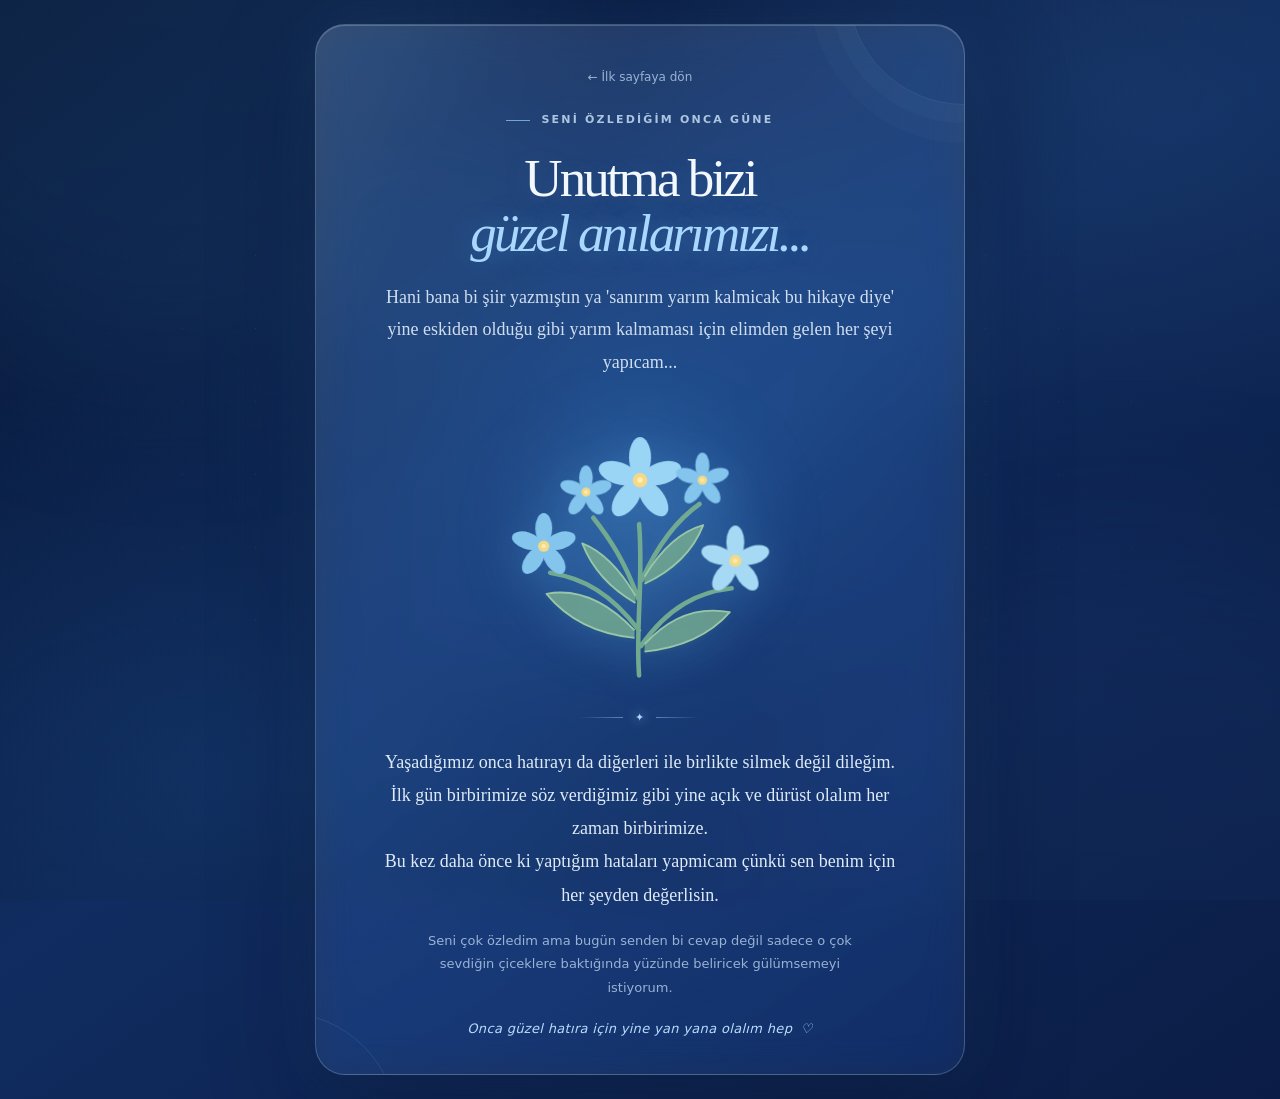
==== flower.html @ b39a2c1c "Add files via upload" ====
<!doctype html>
<html lang="tr">
<head>
  <meta charset="utf-8">
  <meta name="viewport" content="width=device-width, initial-scale=1">
  <meta name="theme-color" content="#0b2250">
  <meta name="description" content="Unutma beni çiçekleriyle, birlikte yeni bir sayfa için küçük bir not.">
  <title>Aşığım sanaaa</title>
  <link rel="stylesheet" href="style.css?v=2">
  <script src="script.js" defer></script>
  <link rel="shortcut icon" href="favicon.png" type="image/x-icon">
</head>
<body>
  <div class="sky" aria-hidden="true">
    <div class="aurora aurora-one"></div>
    <div class="aurora aurora-two"></div>
    <div class="stars"></div>
    <div class="heart-field" id="heart-field"></div>
  </div>

  <main class="scene garden-scene">
    <article class="message garden-card">
      <div class="glass-shine" aria-hidden="true"></div>
      <div class="message-content garden-content">
        <a class="back-link" href="index.html">← İlk sayfaya dön</a>
        <p class="eyebrow"><span class="eyebrow-line"></span> SENİ ÖZLEDİĞİM ONCA GÜNE</p>

        <h1 class="garden-title">Unutma bizi<br><em>güzel anılarımızı...</em></h1>
        <p class="garden-poem">
          Hani bana bi şiir yazmıştın ya 'sanırım yarım kalmicak bu hikaye diye' yine eskiden olduğu gibi yarım kalmaması için elimden gelen her şeyi yapıcam...
        </p>

        <div class="bouquet" role="img" aria-label="Mavi unutma beni çiçeklerinden küçük bir buket">
          <svg viewBox="0 0 360 340" fill="none" xmlns="http://www.w3.org/2000/svg">
            <path class="stem" d="M179 319C175 266 184 215 179 154M179 270C148 229 118 213 82 207M181 287C211 244 244 228 280 224M178 235C164 196 148 171 129 147M182 215C201 173 222 148 245 132" stroke="#72A991" stroke-width="5" stroke-linecap="round"/>
            <path class="leaf" d="M174 270C142 236 111 224 78 230C101 258 133 274 174 278M185 285C215 252 246 244 278 250C256 275 225 289 185 293M175 232C158 203 140 184 117 175C128 203 147 224 175 240M185 211C204 180 224 162 249 155C238 183 217 204 185 219" fill="#79AE91" fill-opacity=".8" stroke="#9AC6A8" stroke-width="2" stroke-linejoin="round"/>

            <g class="bloom bloom-one" transform="translate(180 106)">
              <g class="flower-head">
                <ellipse cy="-25" rx="12" ry="22" fill="#9BD5F5"/>
                <ellipse cy="-25" rx="12" ry="22" fill="#9BD5F5" transform="rotate(72)"/>
                <ellipse cy="-25" rx="12" ry="22" fill="#9BD5F5" transform="rotate(144)"/>
                <ellipse cy="-25" rx="12" ry="22" fill="#9BD5F5" transform="rotate(216)"/>
                <ellipse cy="-25" rx="12" ry="22" fill="#9BD5F5" transform="rotate(288)"/>
                <circle r="8" fill="#F5D986"/>
                <circle r="3" fill="#FFF0B2"/>
              </g>
            </g>
            <g class="bloom bloom-two" transform="translate(75 178) scale(.77)">
              <g class="flower-head">
                <ellipse cy="-25" rx="12" ry="22" fill="#83C5ED"/>
                <ellipse cy="-25" rx="12" ry="22" fill="#83C5ED" transform="rotate(72)"/>
                <ellipse cy="-25" rx="12" ry="22" fill="#83C5ED" transform="rotate(144)"/>
                <ellipse cy="-25" rx="12" ry="22" fill="#83C5ED" transform="rotate(216)"/>
                <ellipse cy="-25" rx="12" ry="22" fill="#83C5ED" transform="rotate(288)"/>
                <circle r="8" fill="#F5D986"/>
                <circle r="3" fill="#FFF0B2"/>
              </g>
            </g>
            <g class="bloom bloom-three" transform="translate(284 194) scale(.82)">
              <g class="flower-head">
                <ellipse cy="-25" rx="12" ry="22" fill="#A5D9F4"/>
                <ellipse cy="-25" rx="12" ry="22" fill="#A5D9F4" transform="rotate(72)"/>
                <ellipse cy="-25" rx="12" ry="22" fill="#A5D9F4" transform="rotate(144)"/>
                <ellipse cy="-25" rx="12" ry="22" fill="#A5D9F4" transform="rotate(216)"/>
                <ellipse cy="-25" rx="12" ry="22" fill="#A5D9F4" transform="rotate(288)"/>
                <circle r="8" fill="#F5D986"/>
                <circle r="3" fill="#FFF0B2"/>
              </g>
            </g>
            <g class="bloom bloom-four" transform="translate(121 119) scale(.62)">
              <g class="flower-head">
                <ellipse cy="-25" rx="12" ry="22" fill="#83C5ED"/>
                <ellipse cy="-25" rx="12" ry="22" fill="#83C5ED" transform="rotate(72)"/>
                <ellipse cy="-25" rx="12" ry="22" fill="#83C5ED" transform="rotate(144)"/>
                <ellipse cy="-25" rx="12" ry="22" fill="#83C5ED" transform="rotate(216)"/>
                <ellipse cy="-25" rx="12" ry="22" fill="#83C5ED" transform="rotate(288)"/>
                <circle r="8" fill="#F5D986"/>
                <circle r="3" fill="#FFF0B2"/>
              </g>
            </g>
            <g class="bloom bloom-five" transform="translate(248 106) scale(.64)">
              <g class="flower-head">
                <ellipse cy="-25" rx="12" ry="22" fill="#83C5ED"/>
                <ellipse cy="-25" rx="12" ry="22" fill="#83C5ED" transform="rotate(72)"/>
                <ellipse cy="-25" rx="12" ry="22" fill="#83C5ED" transform="rotate(144)"/>
                <ellipse cy="-25" rx="12" ry="22" fill="#83C5ED" transform="rotate(216)"/>
                <ellipse cy="-25" rx="12" ry="22" fill="#83C5ED" transform="rotate(288)"/>
                <circle r="8" fill="#F5D986"/>
                <circle r="3" fill="#FFF0B2"/>
              </g>
            </g>
          </svg>
          <span class="bouquet-glow" aria-hidden="true"></span>
        </div>

        <div class="divider" aria-hidden="true"><span></span><i>✦</i><span></span></div>

        <p class="garden-note">
          Yaşadığımız onca hatırayı da diğerleri ile birlikte silmek değil dileğim.<br class="desktop-break">
          İlk gün birbirimize söz verdiğimiz gibi yine açık ve dürüst olalım her zaman birbirimize.<br class="desktop-break">
          Bu kez daha önce ki yaptığım hataları yapmicam çünkü sen benim için her şeyden değerlisin.
        </p>
        <p class="garden-signoff">
          Seni çok özledim ama bugün senden bi cevap değil sadece o çok sevdiğin çiceklere baktığında yüzünde beliricek gülümsemeyi istiyorum.
        </p>
        <p class="garden-end">Onca güzel hatıra için yine yan yana olalım hep <span aria-hidden="true">♡</span></p>
      </div>
    </article>
  </main>
</body>
</html>
---- style.css ----
:root {
  color-scheme: dark;
  --white: #f2f8ff;
  --ice: #c8e7ff;
  --soft-blue: #94c9f5;
}

* { box-sizing: border-box; }

html { min-width: 320px; min-height: 100%; background: #091a3c; }

body {
  position: relative;
  display: grid;
  min-width: 320px;
  min-height: 100vh;
  min-height: 100svh;
  margin: 0;
  overflow-x: hidden;
  place-items: center;
  color: var(--white);
  background: linear-gradient(145deg, #081735 0%, #102c60 48%, #0b1d46 100%);
  font-family: ui-serif, Georgia, "Times New Roman", serif;
}

.sky { position: fixed; inset: 0; }

.sky {
  z-index: 0;
  isolation: isolate;
  overflow: hidden;
  background:
    radial-gradient(ellipse at 50% 45%, rgba(49, 126, 201, .27), transparent 48%),
    radial-gradient(ellipse at 15% 85%, rgba(38, 106, 180, .22), transparent 38%),
    radial-gradient(ellipse at 88% 10%, rgba(78, 143, 208, .15), transparent 34%);
  pointer-events: none;
}

.sky::after {
  position: absolute;
  z-index: 0;
  inset: 0;
  background: linear-gradient(180deg, rgba(5,15,38,.08), rgba(4,13,34,.22));
  content: "";
}

.aurora {
  position: absolute;
  width: min(70vw, 720px);
  aspect-ratio: 1;
  border-radius: 50%;
  background: rgba(65, 151, 223, .12);
  filter: blur(80px);
  animation: aurora-drift 18s ease-in-out infinite alternate;
}

.aurora-one { top: -38%; left: -15%; }
.aurora-two {
  right: -20%;
  bottom: -50%;
  width: min(80vw, 820px);
  background: rgba(63, 116, 211, .12);
  animation-delay: -8s;
}

.stars {
  position: absolute;
  inset: 0;
  opacity: .34;
  background-image: radial-gradient(rgba(202, 230, 255, .75) .7px, transparent .9px);
  background-size: 73px 73px;
  mask-image: radial-gradient(ellipse at center, black, transparent 78%);
}

.heart-field { position: absolute; z-index: 1; inset: 0; overflow: hidden; }

.floating-heart {
  position: absolute;
  bottom: -70px;
  left: var(--x);
  color: rgba(133, 202, 255, var(--alpha));
  font: 400 var(--size)/1 ui-sans-serif, system-ui, sans-serif;
  text-shadow: 0 0 12px rgba(108, 193, 255, .65), 0 0 32px rgba(79, 160, 237, .52);
  animation: rise var(--duration) linear var(--delay) infinite;
}

.scene {
  z-index: 1;
  display: grid;
  position: relative;
  inset: auto;
  width: 100%;
  min-height: 100vh;
  min-height: 100svh;
  padding: 36px 20px 26px;
  place-content: center;
  justify-items: center;
}

.message {
  position: relative;
  isolation: isolate;
  width: min(100%, 560px);
  overflow: hidden;
  border: 1px solid rgba(206, 235, 255, .22);
  border-radius: 30px;
  background: linear-gradient(145deg, rgba(221, 241, 255, .15), rgba(175, 215, 248, .065));
  box-shadow:
    0 32px 100px rgba(1, 10, 32, .38),
    0 0 70px rgba(97, 174, 240, .12),
    inset 0 1px 0 rgba(255, 255, 255, .2);
  -webkit-backdrop-filter: blur(18px) saturate(135%);
  backdrop-filter: blur(18px) saturate(135%);
  animation: card-arrive 1.1s cubic-bezier(.2,.8,.2,1) both;
}

.message::before, .message::after {
  position: absolute;
  z-index: -1;
  width: 230px;
  aspect-ratio: 1;
  border: 1px solid rgba(181, 223, 255, .1);
  border-radius: 50%;
  content: "";
  pointer-events: none;
}

.message::before { top: -152px; right: -116px; box-shadow: 0 0 0 18px rgba(181,223,255,.025), 0 0 0 38px rgba(181,223,255,.02); }
.message::after { bottom: -170px; left: -150px; }

.glass-shine {
  position: absolute;
  top: -70%;
  left: -60%;
  width: 50%;
  height: 240%;
  transform: rotate(24deg);
  background: linear-gradient(90deg, transparent, rgba(255,255,255,.045), transparent);
  animation: glass-sweep 9s ease-in-out 1.2s infinite;
  pointer-events: none;
}

.message-content {
  position: relative;
  padding: clamp(36px, 8vw, 65px) clamp(27px, 8vw, 62px) 34px;
  text-align: center;
}

.eyebrow {
  display: flex;
  align-items: center;
  justify-content: center;
  gap: 11px;
  margin: 0 0 22px;
  color: rgba(213, 236, 255, .78);
  font: 600 11px/1.5 ui-sans-serif, system-ui, sans-serif;
  letter-spacing: .2em;
  text-transform: uppercase;
}

.eyebrow-line { width: 24px; height: 1px; background: rgba(155, 207, 248, .7); }

.heart-mark {
  display: grid;
  place-items: center;
  width: 78px;
  height: 78px;
  margin: 0 auto 22px;
  border: 1px solid rgba(177, 224, 255, .22);
  border-radius: 50%;
  background: radial-gradient(circle, rgba(130, 196, 249, .16), rgba(148, 200, 244, .035) 70%);
  box-shadow: 0 0 34px rgba(105, 186, 247, .14), inset 0 0 20px rgba(171, 219, 255, .07);
  animation: heart-breathe 4s ease-in-out infinite;
}

.heart-mark svg { display: block; width: 46px; height: 46px; overflow: visible; }
.heart-shape { fill: url(#heart-fill); stroke: rgba(224, 244, 255, .92); stroke-width: 1.5; stroke-linejoin: round; filter: drop-shadow(0 3px 8px rgba(93, 180, 242, .42)); }
.heart-highlight { fill: none; stroke: rgba(255,255,255,.92); stroke-width: 1.6; stroke-linecap: round; }

h1 {
  margin: 0;
  color: #f3f8ff;
  font-size: clamp(39px, 9vw, 61px);
  font-weight: 500;
  letter-spacing: -.055em;
  line-height: 1.04;
  text-shadow: 0 5px 28px rgba(117, 187, 243, .15);
}

h1 em {
  color: #a8d7ff;
  font-weight: 500;
  text-shadow: 0 0 30px rgba(114, 188, 246, .32);
}

.poem {
  margin: 28px 0 0;
  color: rgba(232, 243, 255, .9);
  font-size: clamp(19px, 4.5vw, 24px);
  line-height: 1.72;
}

.poem span { color: #9ed2ff; font-style: italic; }

.divider {
  display: flex;
  align-items: center;
  justify-content: center;
  gap: 12px;
  margin: 25px auto 22px;
  color: #a8d7ff;
}

.divider span { width: 44px; height: 1px; background: linear-gradient(90deg, transparent, rgba(157,208,248,.5)); }
.divider span:last-child { transform: rotate(180deg); }
.divider i { font-size: 11px; font-style: normal; text-shadow: 0 0 12px #9ed2ff; }

.closing {
  margin: 0;
  color: rgba(218, 237, 255, .78);
  font: italic 15px/1.9 ui-sans-serif, system-ui, sans-serif;
}

.wish-button {
  display: inline-flex;
  align-items: center;
  justify-content: center;
  gap: 8px;
  max-width: 100%;
  margin-top: 26px;
  padding: 13px 20px;
  border: 1px solid rgba(171, 218, 255, .32);
  border-radius: 999px;
  color: #d9efff;
  background: rgba(136, 192, 239, .1);
  box-shadow: 0 0 22px rgba(108, 183, 240, .08), inset 0 1px 0 rgba(255,255,255,.09);
  font: 600 13px/1.5 ui-sans-serif, system-ui, sans-serif;
  text-align: center;
  text-decoration: none;
  transition: background .2s ease, box-shadow .2s ease, transform .2s ease;
}

.wish-button:hover { transform: translateY(-2px); background: rgba(136,192,239,.18); box-shadow: 0 0 28px rgba(108,183,240,.2); }
.wish-button:focus-visible { outline: 2px solid #b9e0ff; outline-offset: 4px; }
.wish-button span { flex: 0 0 auto; color: #9ed2ff; font-size: 19px; line-height: .8; }

.signature {
  margin: 18px 0 0;
  color: rgba(198, 225, 249, .65);
  font: 11px/1.5 ui-sans-serif, system-ui, sans-serif;
  letter-spacing: .12em;
  text-transform: uppercase;
  animation: card-arrive 1s .3s both;
}

.signature span { margin: 0 7px; color: #9ed2ff; }

.floating-heart.is-static { bottom: var(--resting-y); opacity: .35; }

.garden-scene { padding-top: 24px; padding-bottom: 24px; }

.garden-card { width: min(100%, 650px); }

.garden-content { padding-top: clamp(28px, 5vw, 42px); }

.back-link {
  display: inline-block;
  margin: 0 0 26px;
  color: rgba(205, 231, 253, .7);
  font: 12px/1.5 ui-sans-serif, system-ui, sans-serif;
  text-decoration: none;
  transition: color .2s ease;
}

.back-link:hover { color: #fff; }
.back-link:focus-visible { outline: 2px solid #b9e0ff; outline-offset: 4px; border-radius: 3px; }
.garden-title { font-size: clamp(35px, 7vw, 53px); }

.garden-poem {
  margin: 20px auto 0;
  color: rgba(232, 243, 255, .88);
  font-size: clamp(15px, 3.5vw, 18px);
  line-height: 1.8;
}

.bouquet {
  position: relative;
  width: min(100%, 330px);
  margin: 5px auto -9px;
  isolation: isolate;
}

.bouquet svg {
  position: relative;
  z-index: 1;
  display: block;
  width: 100%;
  overflow: visible;
  filter: drop-shadow(0 9px 19px rgba(85, 169, 224, .22));
}

.bouquet-glow {
  position: absolute;
  z-index: -1;
  top: 17%;
  left: 18%;
  width: 64%;
  height: 60%;
  border-radius: 50%;
  background: rgba(92, 173, 237, .23);
  filter: blur(38px);
  animation: glow-breathe 5s ease-in-out infinite alternate;
}

.leaf { filter: drop-shadow(0 2px 3px rgba(75, 141, 115, .12)); }

.bloom {
  opacity: 0;
  animation: flower-appear .8s ease-out both;
}

.bloom-two { animation-delay: .2s; }
.bloom-three { animation-delay: .35s; }
.bloom-four { animation-delay: .5s; }
.bloom-five { animation-delay: .65s; }

.flower-head {
  transform-box: fill-box;
  transform-origin: center;
  animation: flower-sway 5s ease-in-out infinite;
}

.bloom-two .flower-head { animation-delay: .35s; }
.bloom-three .flower-head { animation-delay: .55s; }
.bloom-four .flower-head { animation-delay: .7s; }
.bloom-five .flower-head { animation-delay: .85s; }

.garden-note {
  margin: 0;
  color: rgba(235, 245, 255, .94);
  font-size: clamp(15px, 3.5vw, 18px);
  line-height: 1.85;
}

.garden-signoff {
  max-width: 440px;
  margin: 17px auto 0;
  color: rgba(202, 225, 248, .73);
  font: 13px/1.8 ui-sans-serif, system-ui, sans-serif;
}

.garden-end {
  margin: 20px 0 0;
  color: #b8ddfc;
  font: italic 13px/1.6 ui-sans-serif, system-ui, sans-serif;
  letter-spacing: .025em;
}

.garden-end span { margin-left: 4px; color: #acd9ff; }

@keyframes rise {
  0% { transform: translate3d(0, 0, 0) rotate(-10deg) scale(.85); opacity: 0; }
  12% { opacity: 1; }
  82% { opacity: .8; }
  100% { transform: translate3d(var(--drift), -115vh, 0) rotate(18deg) scale(1.15); opacity: 0; }
}

@keyframes aurora-drift {
  from { transform: translate3d(-3%, 0, 0) scale(.95); }
  to { transform: translate3d(7%, 8%, 0) scale(1.08); }
}

@keyframes card-arrive {
  from { transform: translateY(16px); opacity: 0; }
  to { transform: translateY(0); opacity: 1; }
}

@keyframes heart-breathe {
  0%, 100% { transform: scale(1); box-shadow: 0 0 34px rgba(105,186,247,.14), inset 0 0 20px rgba(171,219,255,.07); }
  50% { transform: scale(1.045); box-shadow: 0 0 43px rgba(105,186,247,.23), inset 0 0 23px rgba(171,219,255,.1); }
}

@keyframes glass-sweep {
  0%, 68%, 100% { transform: translateX(-90%) rotate(24deg); opacity: 0; }
  76% { opacity: 1; }
  92% { transform: translateX(390%) rotate(24deg); opacity: 0; }
}

@keyframes flower-appear { from { opacity: 0; } to { opacity: 1; } }

@keyframes flower-sway {
  0%, 100% { rotate: -2deg; }
  50% { rotate: 2deg; }
}

@keyframes glow-breathe {
  from { opacity: .55; transform: scale(.9); }
  to { opacity: .9; transform: scale(1.08); }
}

@media (max-width: 520px) {
  .scene { min-height: 100vh; min-height: 100svh; padding: 22px 16px; }
  .message {
    width: min(100%, 430px);
    border-radius: 25px;
    -webkit-backdrop-filter: blur(12px) saturate(120%);
    backdrop-filter: blur(12px) saturate(120%);
  }
  .message-content { padding: 30px 21px 25px; }
  .eyebrow { gap: 8px; margin-bottom: 18px; font-size: 10px; letter-spacing: .12em; }
  .eyebrow-line { flex: 0 0 18px; }
  .heart-mark { width: 66px; height: 66px; margin-bottom: 18px; }
  .heart-mark svg { width: 42px; height: 42px; }
  .poem { margin-top: 22px; font-size: clamp(17px, 5vw, 21px); line-height: 1.65; }
  .divider { margin: 20px auto 17px; }
  .closing { font-size: 13px; line-height: 1.75; }
  .wish-button { width: min(100%, 340px); margin-top: 21px; border-radius: 18px; font-size: 12px; line-height: 1.45; }
  .signature { margin-top: 13px; font-size: 10px; }
  .aurora { filter: blur(48px); animation: none; }
  .garden-scene { padding: 12px 13px; }
  .garden-content { padding: 22px 20px 24px; }
  .back-link { margin-bottom: 18px; }
  .garden-poem { font-size: 14px; line-height: 1.65; }
  .bouquet { width: min(84vw, 285px); margin: 0 auto -7px; }
  .garden-note { font-size: 14px; line-height: 1.7; }
  .garden-signoff { margin-top: 13px; font-size: 12px; }
  .garden-end { margin-top: 15px; font-size: 12px; }
  .desktop-break { display: none; }
}

@media (max-width: 360px) {
  .scene { padding-right: 12px; padding-left: 12px; }
  .message-content { padding-right: 17px; padding-left: 17px; }
  .eyebrow { font-size: 9px; letter-spacing: .09em; }
  h1 { font-size: clamp(36px, 11vw, 42px); }
  .wish-button { padding: 12px 14px; }
  .garden-scene { padding: 10px; }
  .garden-content { padding: 19px 15px 22px; }
  .garden-title { font-size: clamp(32px, 10vw, 37px); }
  .garden-poem { font-size: 13px; }
  .garden-note { font-size: 13px; }
}

@media (max-height: 700px) and (min-width: 521px) {
  .scene { padding-top: 18px; padding-bottom: 18px; }
  .message-content { padding-top: 28px; padding-bottom: 20px; }
  .heart-mark { width: 60px; height: 60px; margin-bottom: 15px; }
  .poem { margin-top: 18px; }
  .divider { margin: 16px auto 13px; }
  .wish-button { margin-top: 17px; }
}

@media (max-height: 740px) and (max-width: 520px) {
  .scene { align-content: start; padding-top: 12px; padding-bottom: 14px; }
  .message-content { padding-top: 23px; padding-bottom: 19px; }
  .eyebrow { margin-bottom: 13px; }
  .heart-mark { width: 58px; height: 58px; margin-bottom: 13px; }
  .heart-mark svg { width: 38px; height: 38px; }
  .poem { margin-top: 16px; }
  .divider { margin: 15px auto 12px; }
  .wish-button { margin-top: 16px; }
  .garden-scene { padding: 8px 12px; }
  .garden-content { padding-top: 16px; padding-bottom: 18px; }
  .back-link { margin-bottom: 12px; }
  .garden-poem { margin-top: 13px; line-height: 1.55; }
  .bouquet { width: min(72vw, 240px); }
  .garden-end { margin-top: 12px; }
}

@media (prefers-reduced-motion: reduce) {
  *, *::before, *::after { scroll-behavior: auto !important; animation-duration: .01ms !important; animation-iteration-count: 1 !important; transition-duration: .01ms !important; }
  .floating-heart.is-static { bottom: var(--resting-y); opacity: .35; transform: none; }
}
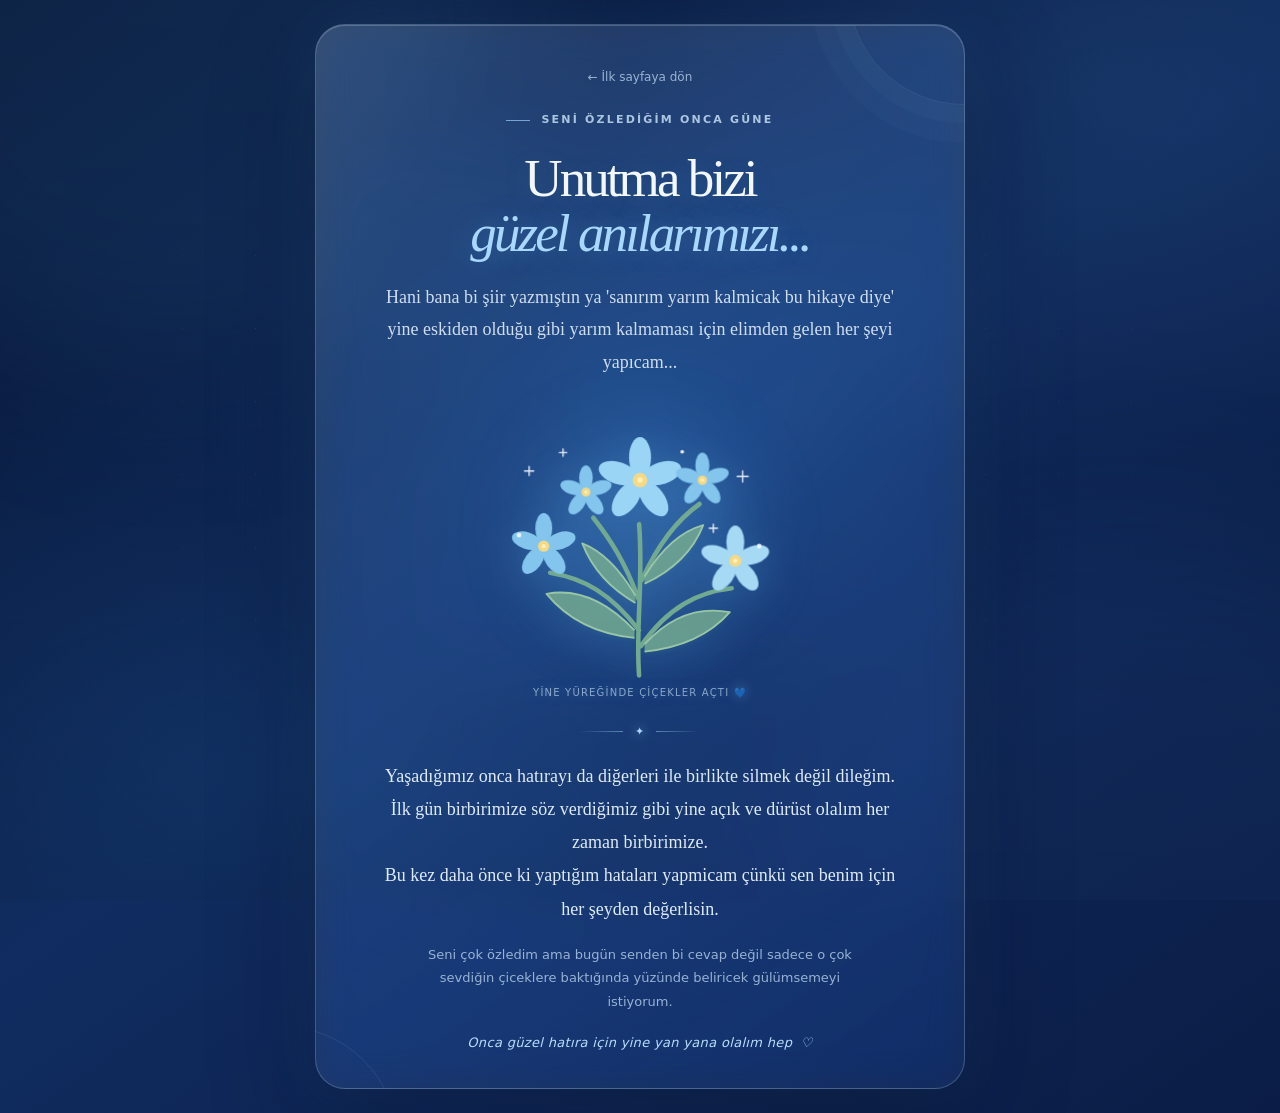
==== commit b110c7b2: "Add files via upload" ====
--- a/flower.html
+++ b/flower.html
@@ -6,7 +6,7 @@
   <meta name="theme-color" content="#0b2250">
   <meta name="description" content="Unutma beni çiçekleriyle, birlikte yeni bir sayfa için küçük bir not.">
   <title>Aşığım sanaaa</title>
-  <link rel="stylesheet" href="style.css?v=2">
+  <link rel="stylesheet" href="style.css?v=4">
   <script src="script.js" defer></script>
   <link rel="shortcut icon" href="favicon.png" type="image/x-icon">
 </head>
@@ -30,8 +30,8 @@
           Hani bana bi şiir yazmıştın ya 'sanırım yarım kalmicak bu hikaye diye' yine eskiden olduğu gibi yarım kalmaması için elimden gelen her şeyi yapıcam...
         </p>
 
-        <div class="bouquet" role="img" aria-label="Mavi unutma beni çiçeklerinden küçük bir buket">
-          <svg viewBox="0 0 360 340" fill="none" xmlns="http://www.w3.org/2000/svg">
+        <div class="bouquet" role="img" aria-label="Açan mavi unutma beni çiçekleri; etraflarında rüzgârda süzülen taç yaprakları">
+          <svg viewBox="0 0 360 340" fill="none" xmlns="http://www.w3.org/2000/svg" aria-hidden="true" focusable="false">
             <path class="stem" d="M179 319C175 266 184 215 179 154M179 270C148 229 118 213 82 207M181 287C211 244 244 228 280 224M178 235C164 196 148 171 129 147M182 215C201 173 222 148 245 132" stroke="#72A991" stroke-width="5" stroke-linecap="round"/>
             <path class="leaf" d="M174 270C142 236 111 224 78 230C101 258 133 274 174 278M185 285C215 252 246 244 278 250C256 275 225 289 185 293M175 232C158 203 140 184 117 175C128 203 147 224 175 240M185 211C204 180 224 162 249 155C238 183 217 204 185 219" fill="#79AE91" fill-opacity=".8" stroke="#9AC6A8" stroke-width="2" stroke-linejoin="round"/>
 
@@ -90,9 +90,25 @@
                 <circle r="3" fill="#FFF0B2"/>
               </g>
             </g>
+            <g class="flower-sparkles" fill="#D9F2FF" aria-hidden="true">
+              <path d="M59 91v10m-5-5h10" />
+              <path d="M292 96v12m-6-6h12" />
+              <path d="M96 72v8m-4-4h8" />
+              <path d="M260 154v9m-4.5-4.5h9" />
+              <circle cx="48" cy="166" r="2.5" />
+              <circle cx="310" cy="178" r="2.5" />
+              <circle cx="226" cy="75" r="2" />
+            </g>
           </svg>
           <span class="bouquet-glow" aria-hidden="true"></span>
+          <span class="wind-petal wind-petal-one" aria-hidden="true"></span>
+          <span class="wind-petal wind-petal-two" aria-hidden="true"></span>
+          <span class="wind-petal wind-petal-three" aria-hidden="true"></span>
+          <span class="wind-petal wind-petal-four" aria-hidden="true"></span>
+          <span class="wind-petal wind-petal-five" aria-hidden="true"></span>
+          <span class="wind-petal wind-petal-six" aria-hidden="true"></span>
         </div>
+        <p class="flower-hint">Yine yüreğinde çiçekler açtı 💙</p>
 
         <div class="divider" aria-hidden="true"><span></span><i>✦</i><span></span></div>
 
--- a/style.css
+++ b/style.css
@@ -312,6 +312,15 @@
   animation: glow-breathe 5s ease-in-out infinite alternate;
 }
 
+.flower-hint {
+  margin: -2px 0 0;
+  color: rgba(206, 232, 252, .62);
+  font: 10px/1.4 ui-sans-serif, system-ui, sans-serif;
+  letter-spacing: .12em;
+  text-transform: uppercase;
+  text-shadow: 0 0 12px rgba(135, 204, 255, .35);
+}
+
 .leaf { filter: drop-shadow(0 2px 3px rgba(75, 141, 115, .12)); }
 
 .bloom {
@@ -327,13 +336,45 @@
 .flower-head {
   transform-box: fill-box;
   transform-origin: center;
-  animation: flower-sway 5s ease-in-out infinite;
-}
-
-.bloom-two .flower-head { animation-delay: .35s; }
-.bloom-three .flower-head { animation-delay: .55s; }
-.bloom-four .flower-head { animation-delay: .7s; }
-.bloom-five .flower-head { animation-delay: .85s; }
+  animation: flower-open 1.1s cubic-bezier(.2,.8,.2,1) both, flower-sway 5s ease-in-out 1.1s infinite;
+}
+
+.bloom-two .flower-head { animation-delay: .18s, 1.28s; }
+.bloom-three .flower-head { animation-delay: .34s, 1.44s; }
+.bloom-four .flower-head { animation-delay: .5s, 1.6s; }
+.bloom-five .flower-head { animation-delay: .66s, 1.76s; }
+
+.flower-sparkles {
+  opacity: 0;
+  transform-origin: center;
+  animation: sparkle-in .7s ease-out 1s both;
+}
+
+.flower-sparkles path { stroke: currentColor; stroke-linecap: round; stroke-width: 1.5; }
+.flower-sparkles circle { fill: currentColor; }
+
+.wind-petal {
+  position: absolute;
+  z-index: 2;
+  top: var(--start-y);
+  left: var(--start-x);
+  width: var(--petal-width, 9px);
+  height: var(--petal-height, 14px);
+  border: 1px solid rgba(221, 242, 255, .66);
+  border-radius: 90% 0 90% 0;
+  background: linear-gradient(145deg, rgba(211, 239, 255, .88), rgba(93, 171, 224, .52));
+  box-shadow: 0 0 12px rgba(133, 204, 250, .5);
+  opacity: 0;
+  pointer-events: none;
+  animation: petal-drift var(--petal-duration, 7s) ease-in-out var(--petal-delay, 0s) infinite;
+}
+
+.wind-petal-one { --start-x: 12%; --start-y: 48%; --petal-delay: .7s; --petal-duration: 7.5s; }
+.wind-petal-two { --start-x: 76%; --start-y: 35%; --petal-width: 7px; --petal-height: 11px; --petal-delay: 2.1s; --petal-duration: 8.5s; }
+.wind-petal-three { --start-x: 30%; --start-y: 18%; --petal-width: 6px; --petal-height: 10px; --petal-delay: 3.3s; --petal-duration: 7s; }
+.wind-petal-four { --start-x: 86%; --start-y: 58%; --petal-delay: 4.4s; --petal-duration: 9s; }
+.wind-petal-five { --start-x: 48%; --start-y: 12%; --petal-width: 6px; --petal-height: 9px; --petal-delay: 5.5s; --petal-duration: 8s; }
+.wind-petal-six { --start-x: 5%; --start-y: 68%; --petal-width: 7px; --petal-height: 11px; --petal-delay: 6.2s; --petal-duration: 9.5s; }
 
 .garden-note {
   margin: 0;
@@ -388,6 +429,12 @@
 
 @keyframes flower-appear { from { opacity: 0; } to { opacity: 1; } }
 
+@keyframes flower-open {
+  0% { scale: .15; }
+  70% { scale: 1.16; }
+  100% { scale: 1; }
+}
+
 @keyframes flower-sway {
   0%, 100% { rotate: -2deg; }
   50% { rotate: 2deg; }
@@ -396,6 +443,18 @@
 @keyframes glow-breathe {
   from { opacity: .55; transform: scale(.9); }
   to { opacity: .9; transform: scale(1.08); }
+}
+
+@keyframes sparkle-in {
+  from { opacity: 0; }
+  to { opacity: .95; }
+}
+
+@keyframes petal-drift {
+  0%, 8% { transform: translate3d(0, 0, 0) rotate(-18deg) scale(.72); opacity: 0; }
+  22% { opacity: .8; }
+  70% { opacity: .72; }
+  100% { transform: translate3d(32px, -48px, 0) rotate(210deg) scale(1); opacity: 0; }
 }
 
 @media (max-width: 520px) {
@@ -422,6 +481,7 @@
   .back-link { margin-bottom: 18px; }
   .garden-poem { font-size: 14px; line-height: 1.65; }
   .bouquet { width: min(84vw, 285px); margin: 0 auto -7px; }
+  .flower-hint { margin-top: 0; font-size: 9px; }
   .garden-note { font-size: 14px; line-height: 1.7; }
   .garden-signoff { margin-top: 13px; font-size: 12px; }
   .garden-end { margin-top: 15px; font-size: 12px; }
@@ -464,10 +524,16 @@
   .back-link { margin-bottom: 12px; }
   .garden-poem { margin-top: 13px; line-height: 1.55; }
   .bouquet { width: min(72vw, 240px); }
+  .flower-hint { font-size: 8px; }
   .garden-end { margin-top: 12px; }
 }
 
 @media (prefers-reduced-motion: reduce) {
   *, *::before, *::after { scroll-behavior: auto !important; animation-duration: .01ms !important; animation-iteration-count: 1 !important; transition-duration: .01ms !important; }
   .floating-heart.is-static { bottom: var(--resting-y); opacity: .35; transform: none; }
-}
+  .wind-petal { display: none; }
+  .bloom { opacity: 1; animation: none; }
+  .flower-head { scale: 1; rotate: 0deg; animation: none; }
+  .flower-sparkles { opacity: .85; animation: none; }
+  .bouquet-glow { opacity: .7; animation: none; }
+}
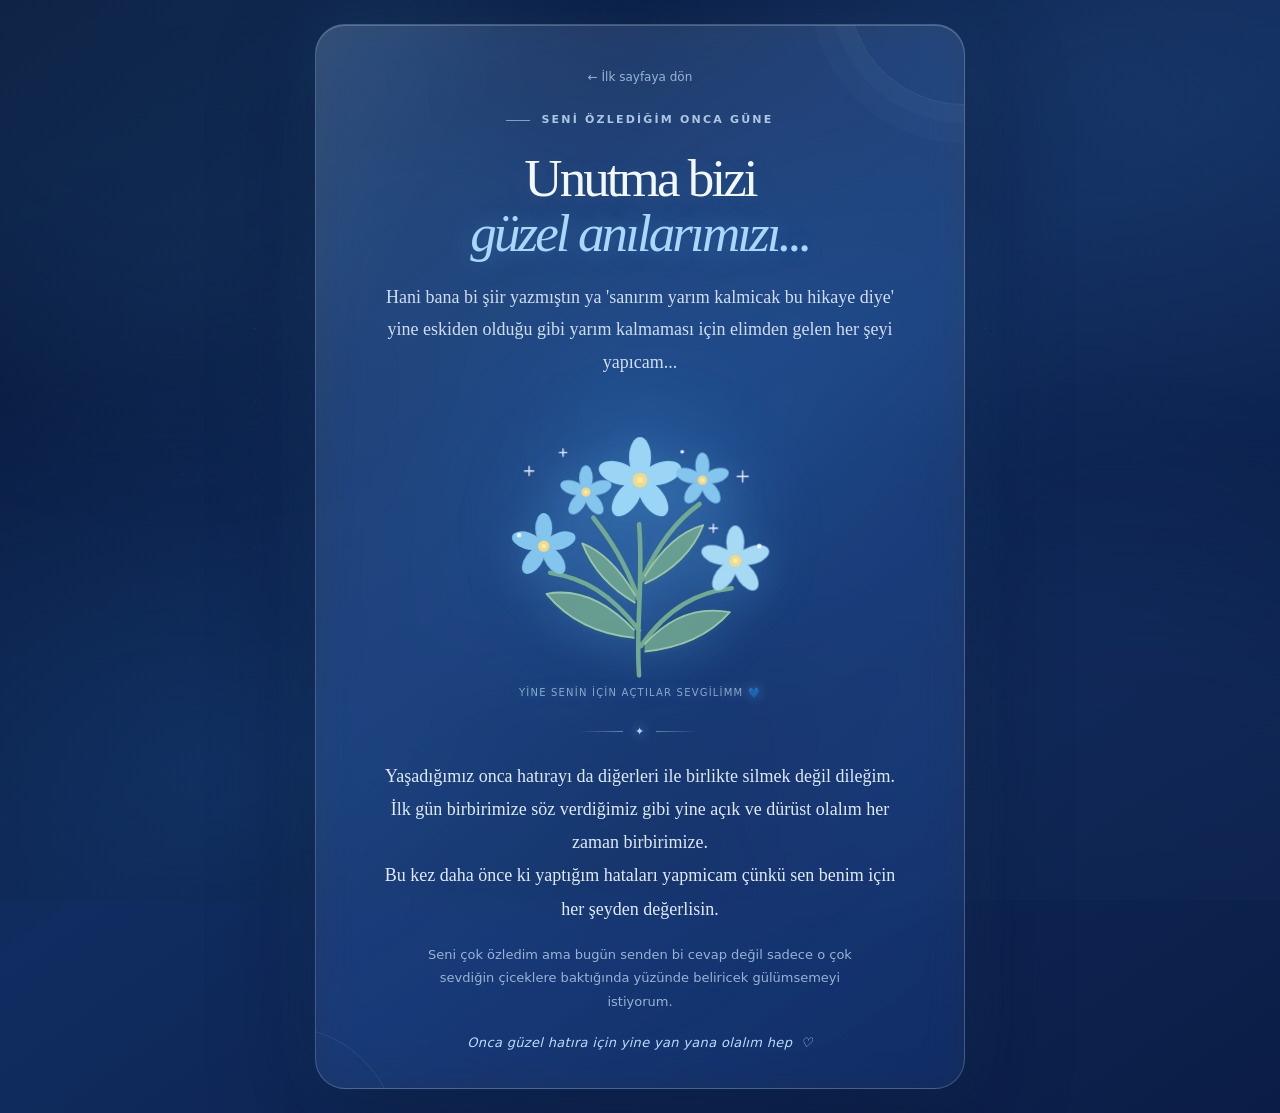
==== commit 56e00b10: "Update flower hint text in flower.html" ====
--- a/flower.html
+++ b/flower.html
@@ -108,7 +108,7 @@
           <span class="wind-petal wind-petal-five" aria-hidden="true"></span>
           <span class="wind-petal wind-petal-six" aria-hidden="true"></span>
         </div>
-        <p class="flower-hint">Yine yüreğinde çiçekler açtı 💙</p>
+        <p class="flower-hint">Yine senin için açtılar sevgilimm 💙</p>
 
         <div class="divider" aria-hidden="true"><span></span><i>✦</i><span></span></div>
 
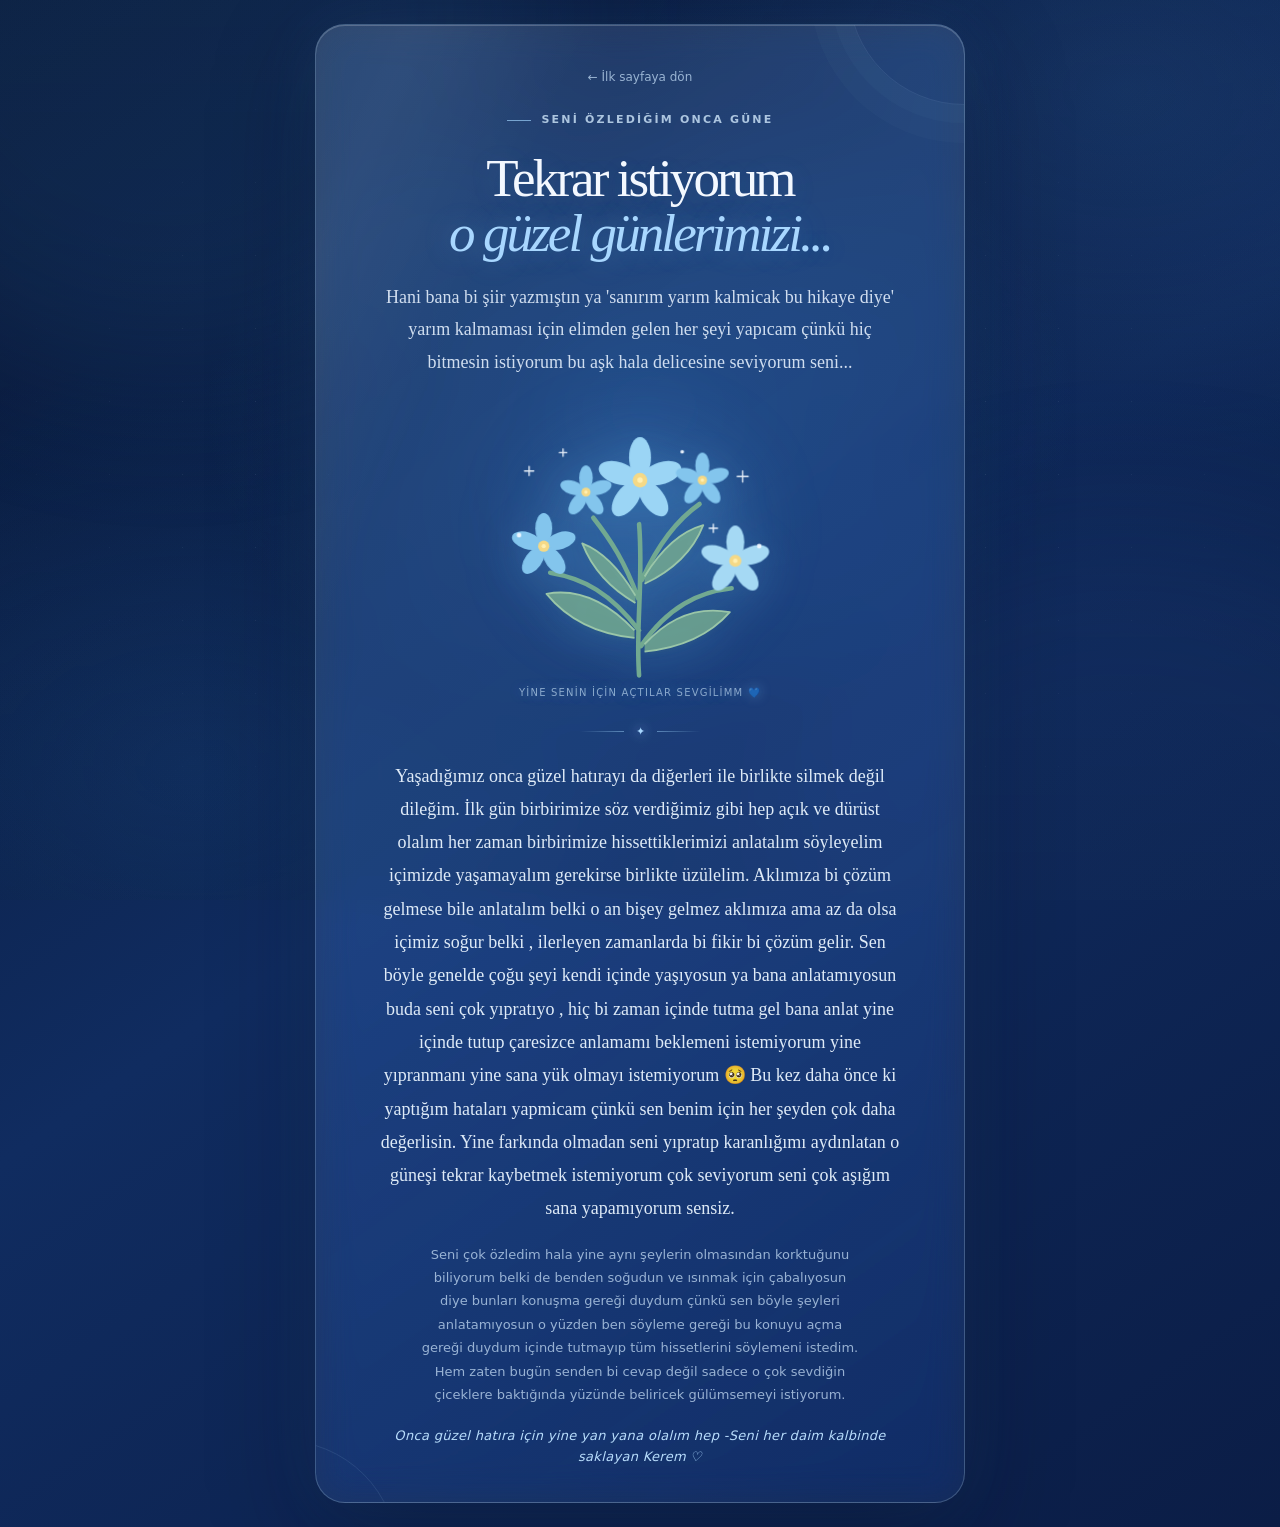
==== commit 742264db: "Update flower.html" ====
--- a/flower.html
+++ b/flower.html
@@ -25,9 +25,9 @@
         <a class="back-link" href="index.html">← İlk sayfaya dön</a>
         <p class="eyebrow"><span class="eyebrow-line"></span> SENİ ÖZLEDİĞİM ONCA GÜNE</p>
 
-        <h1 class="garden-title">Unutma bizi<br><em>güzel anılarımızı...</em></h1>
+        <h1 class="garden-title">Tekrar istiyorum<br><em>o güzel günlerimizi...</em></h1>
         <p class="garden-poem">
-          Hani bana bi şiir yazmıştın ya 'sanırım yarım kalmicak bu hikaye diye' yine eskiden olduğu gibi yarım kalmaması için elimden gelen her şeyi yapıcam...
+          Hani bana bi şiir yazmıştın ya 'sanırım yarım kalmicak bu hikaye diye' yarım kalmaması için elimden gelen her şeyi yapıcam çünkü hiç bitmesin istiyorum bu aşk hala delicesine seviyorum seni...
         </p>
 
         <div class="bouquet" role="img" aria-label="Açan mavi unutma beni çiçekleri; etraflarında rüzgârda süzülen taç yaprakları">
@@ -113,14 +113,14 @@
         <div class="divider" aria-hidden="true"><span></span><i>✦</i><span></span></div>
 
         <p class="garden-note">
-          Yaşadığımız onca hatırayı da diğerleri ile birlikte silmek değil dileğim.<br class="desktop-break">
-          İlk gün birbirimize söz verdiğimiz gibi yine açık ve dürüst olalım her zaman birbirimize.<br class="desktop-break">
-          Bu kez daha önce ki yaptığım hataları yapmicam çünkü sen benim için her şeyden değerlisin.
+          Yaşadığımız onca güzel hatırayı da diğerleri ile birlikte silmek değil dileğim.
+          İlk gün birbirimize söz verdiğimiz gibi hep açık ve dürüst olalım her zaman birbirimize hissettiklerimizi anlatalım söyleyelim içimizde yaşamayalım gerekirse birlikte üzülelim. Aklımıza bi çözüm gelmese bile anlatalım belki o an bişey gelmez aklımıza ama az da olsa içimiz soğur belki , ilerleyen zamanlarda bi fikir bi çözüm gelir.  Sen böyle genelde çoğu şeyi kendi içinde yaşıyosun ya bana anlatamıyosun buda seni çok yıpratıyo , hiç bi zaman içinde tutma gel bana anlat yine içinde tutup çaresizce anlamamı beklemeni istemiyorum yine yıpranmanı yine sana yük olmayı istemiyorum 🥺
+          Bu kez daha önce ki yaptığım hataları yapmicam çünkü sen benim için her şeyden çok daha değerlisin. Yine farkında olmadan seni yıpratıp karanlığımı aydınlatan o güneşi tekrar kaybetmek istemiyorum çok seviyorum seni çok aşığım sana yapamıyorum sensiz.
         </p>
         <p class="garden-signoff">
-          Seni çok özledim ama bugün senden bi cevap değil sadece o çok sevdiğin çiceklere baktığında yüzünde beliricek gülümsemeyi istiyorum.
+          Seni çok özledim hala yine aynı şeylerin olmasından korktuğunu biliyorum belki de benden soğudun ve ısınmak için çabalıyosun diye bunları konuşma gereği duydum çünkü sen böyle şeyleri anlatamıyosun o yüzden ben söyleme gereği bu konuyu açma gereği duydum içinde tutmayıp tüm hissetlerini söylemeni istedim. Hem zaten bugün senden bi cevap değil sadece o çok sevdiğin çiceklere baktığında yüzünde beliricek gülümsemeyi istiyorum.
         </p>
-        <p class="garden-end">Onca güzel hatıra için yine yan yana olalım hep <span aria-hidden="true">♡</span></p>
+        <p class="garden-end">Onca güzel hatıra için yine yan yana olalım hep -Seni her daim kalbinde saklayan Kerem<span aria-hidden="true">♡</span></p>
       </div>
     </article>
   </main>
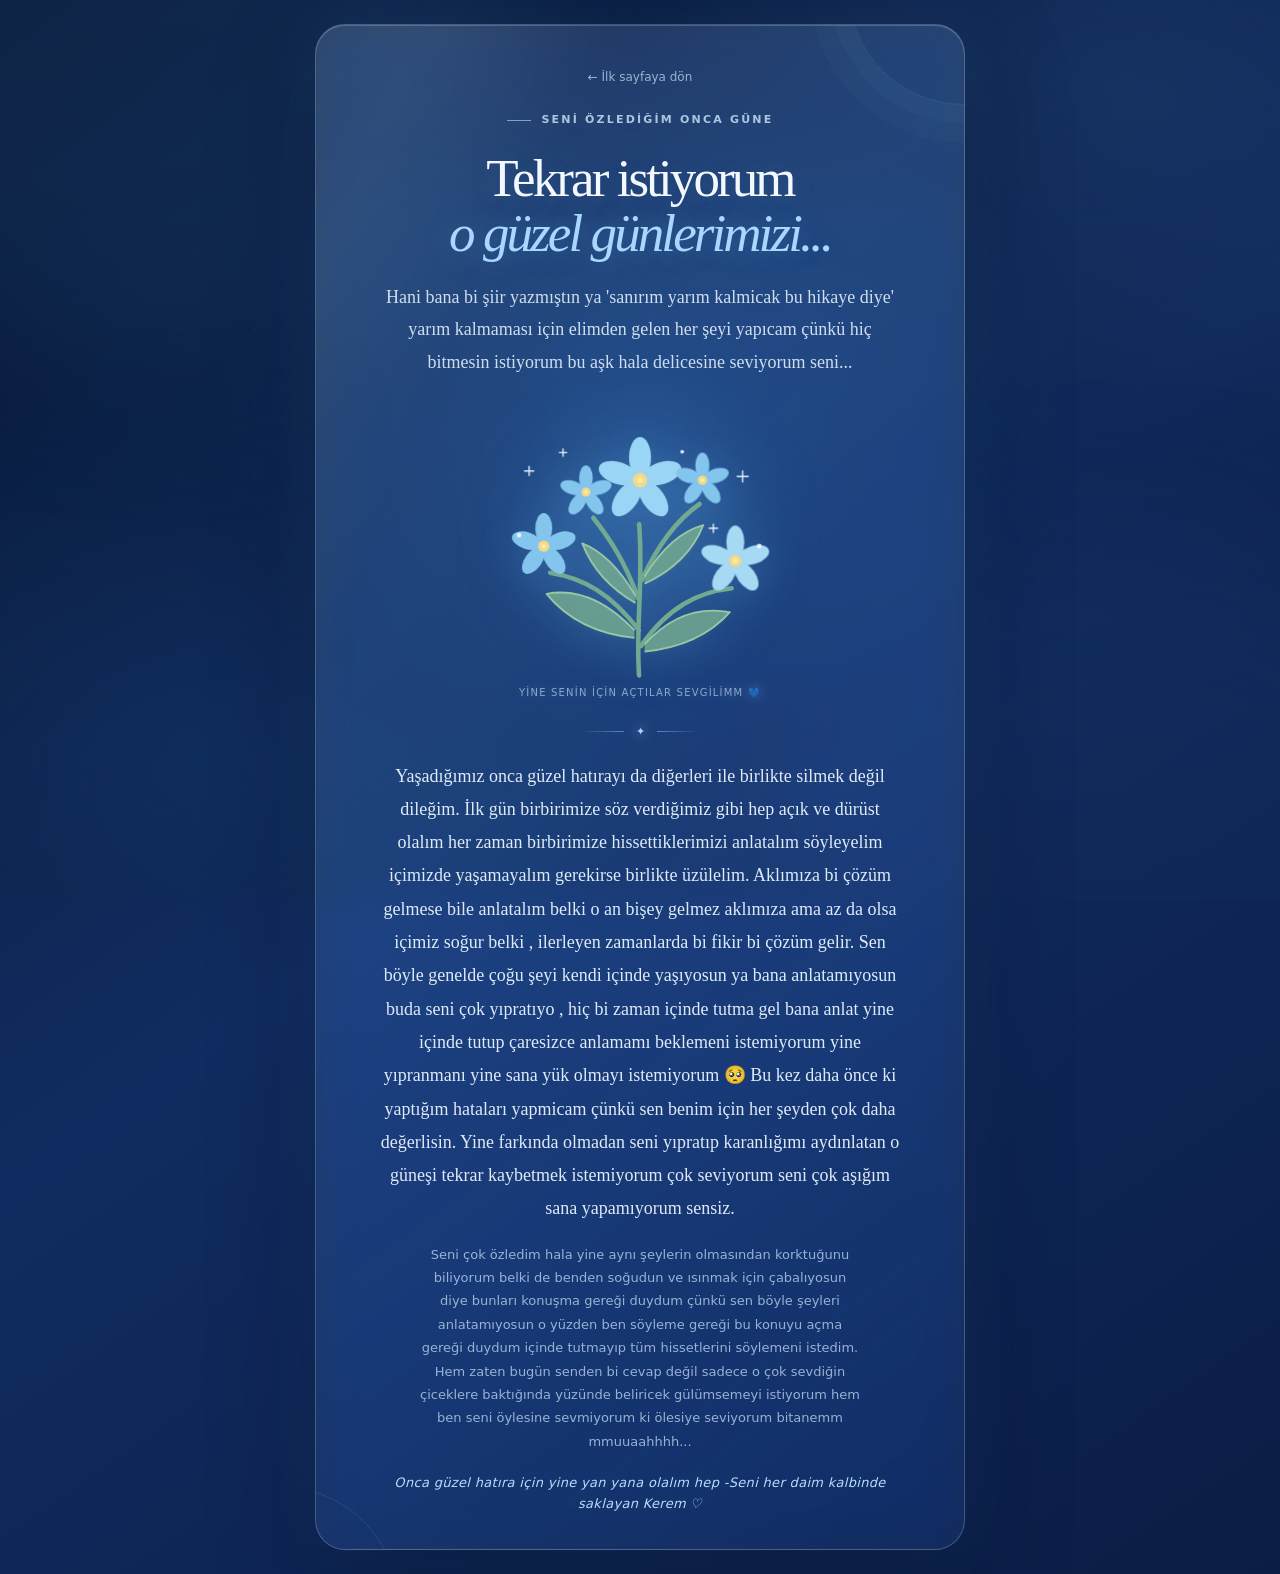
==== commit b970b741: "Update flower.html" ====
--- a/flower.html
+++ b/flower.html
@@ -118,7 +118,7 @@
           Bu kez daha önce ki yaptığım hataları yapmicam çünkü sen benim için her şeyden çok daha değerlisin. Yine farkında olmadan seni yıpratıp karanlığımı aydınlatan o güneşi tekrar kaybetmek istemiyorum çok seviyorum seni çok aşığım sana yapamıyorum sensiz.
         </p>
         <p class="garden-signoff">
-          Seni çok özledim hala yine aynı şeylerin olmasından korktuğunu biliyorum belki de benden soğudun ve ısınmak için çabalıyosun diye bunları konuşma gereği duydum çünkü sen böyle şeyleri anlatamıyosun o yüzden ben söyleme gereği bu konuyu açma gereği duydum içinde tutmayıp tüm hissetlerini söylemeni istedim. Hem zaten bugün senden bi cevap değil sadece o çok sevdiğin çiceklere baktığında yüzünde beliricek gülümsemeyi istiyorum.
+          Seni çok özledim hala yine aynı şeylerin olmasından korktuğunu biliyorum belki de benden soğudun ve ısınmak için çabalıyosun diye bunları konuşma gereği duydum çünkü sen böyle şeyleri anlatamıyosun o yüzden ben söyleme gereği bu konuyu açma gereği duydum içinde tutmayıp tüm hissetlerini söylemeni istedim. Hem zaten bugün senden bi cevap değil sadece o çok sevdiğin çiceklere baktığında yüzünde beliricek gülümsemeyi istiyorum hem ben seni öylesine sevmiyorum ki ölesiye seviyorum bitanemm mmuuaahhhh...
         </p>
         <p class="garden-end">Onca güzel hatıra için yine yan yana olalım hep -Seni her daim kalbinde saklayan Kerem<span aria-hidden="true">♡</span></p>
       </div>
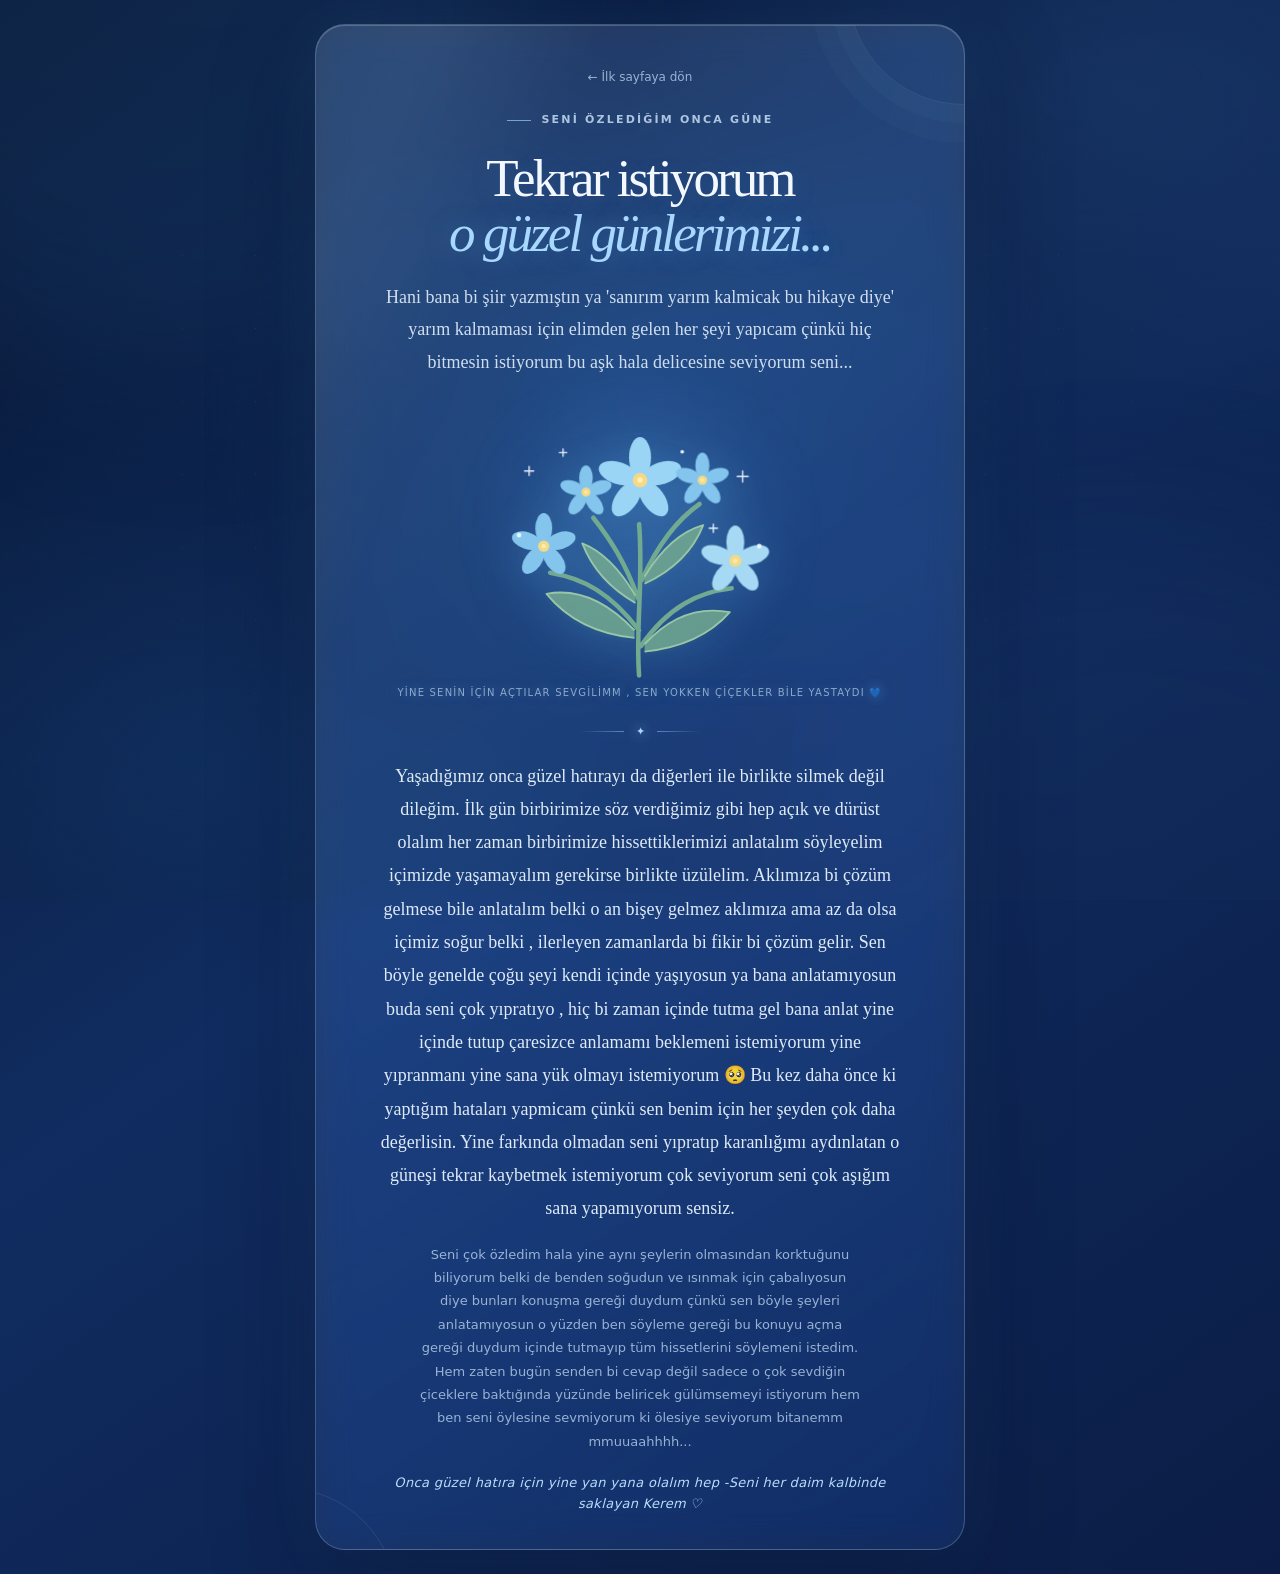
==== commit e9185954: "Modify flower hint text for clarity Updated the flower hint text to include additional context." ====
--- a/flower.html
+++ b/flower.html
@@ -108,7 +108,7 @@
           <span class="wind-petal wind-petal-five" aria-hidden="true"></span>
           <span class="wind-petal wind-petal-six" aria-hidden="true"></span>
         </div>
-        <p class="flower-hint">Yine senin için açtılar sevgilimm 💙</p>
+        <p class="flower-hint">Yine senin için açtılar sevgilimm , sen yokken çiçekler bile yastaydı 💙</p>
 
         <div class="divider" aria-hidden="true"><span></span><i>✦</i><span></span></div>
 
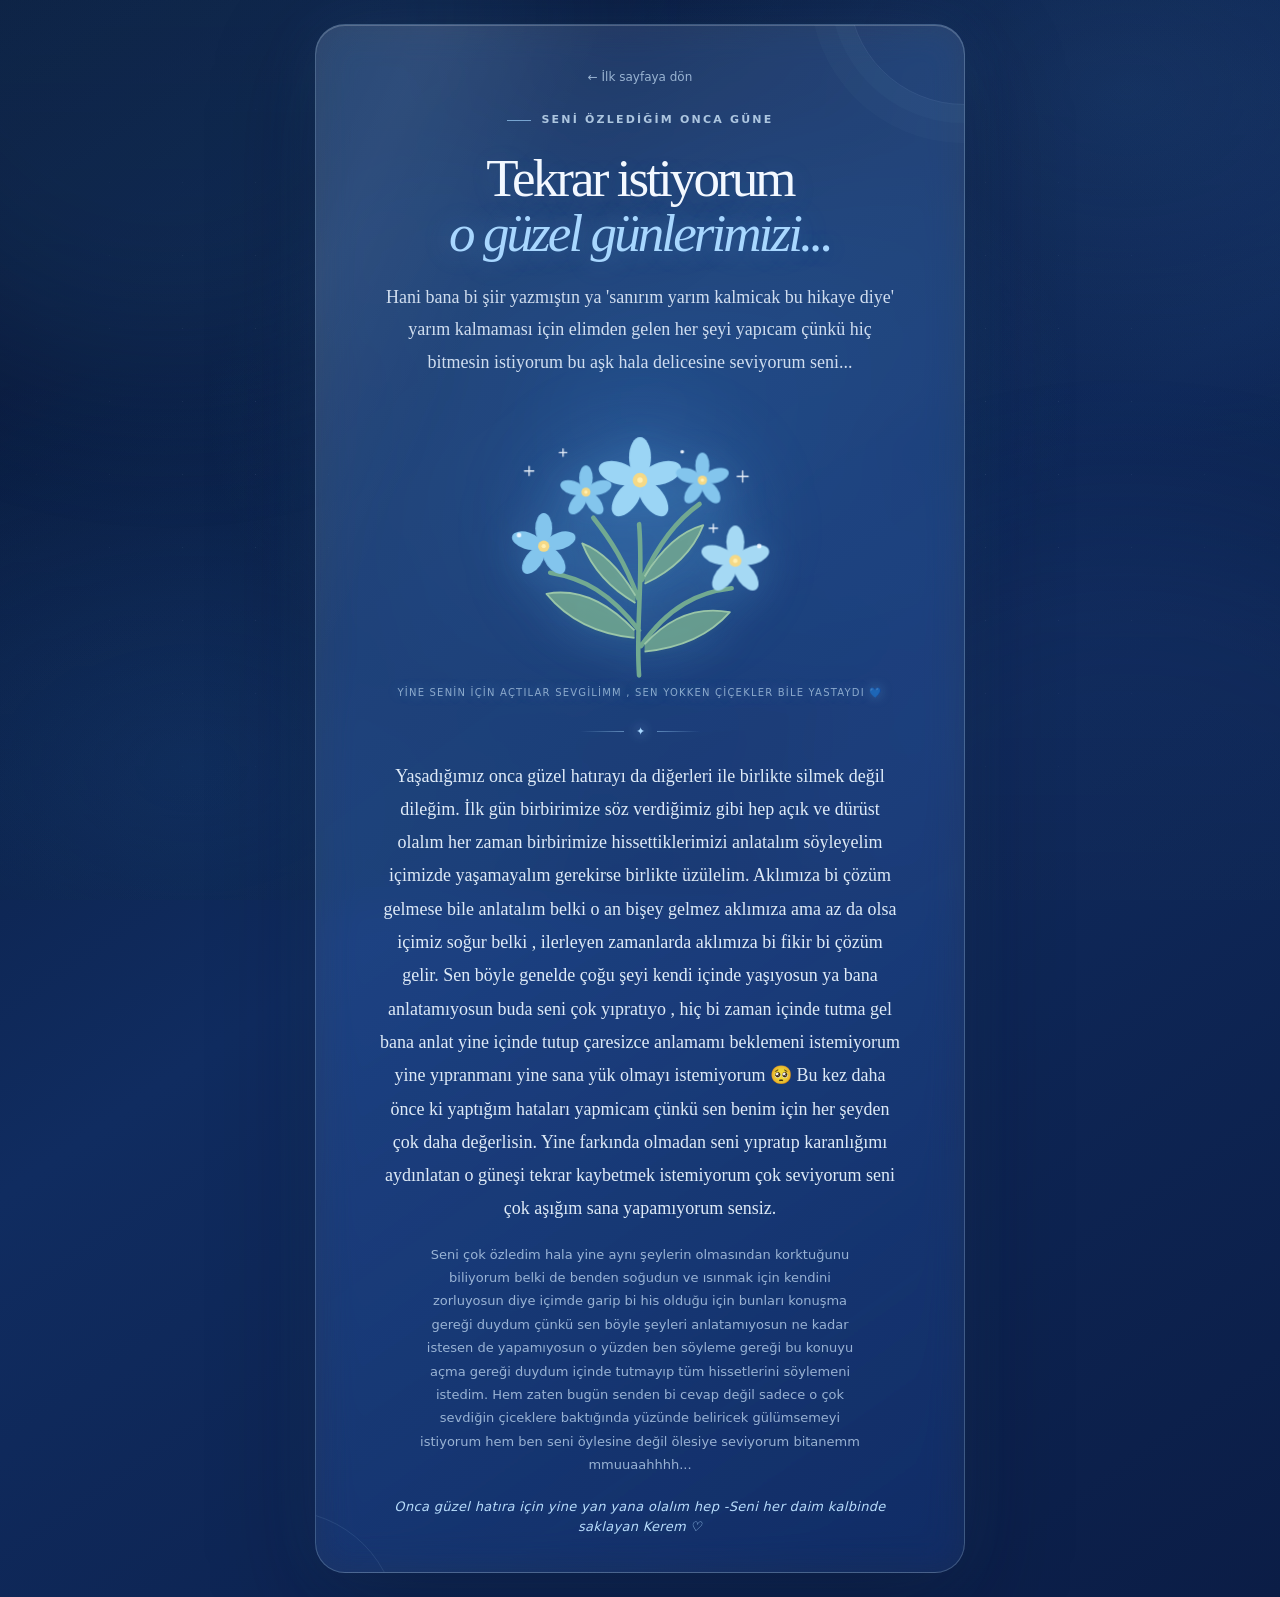
==== commit b3b6e5b0: "Update flower.html" ====
--- a/flower.html
+++ b/flower.html
@@ -114,11 +114,11 @@
 
         <p class="garden-note">
           Yaşadığımız onca güzel hatırayı da diğerleri ile birlikte silmek değil dileğim.
-          İlk gün birbirimize söz verdiğimiz gibi hep açık ve dürüst olalım her zaman birbirimize hissettiklerimizi anlatalım söyleyelim içimizde yaşamayalım gerekirse birlikte üzülelim. Aklımıza bi çözüm gelmese bile anlatalım belki o an bişey gelmez aklımıza ama az da olsa içimiz soğur belki , ilerleyen zamanlarda bi fikir bi çözüm gelir.  Sen böyle genelde çoğu şeyi kendi içinde yaşıyosun ya bana anlatamıyosun buda seni çok yıpratıyo , hiç bi zaman içinde tutma gel bana anlat yine içinde tutup çaresizce anlamamı beklemeni istemiyorum yine yıpranmanı yine sana yük olmayı istemiyorum 🥺
+          İlk gün birbirimize söz verdiğimiz gibi hep açık ve dürüst olalım her zaman birbirimize hissettiklerimizi anlatalım söyleyelim içimizde yaşamayalım gerekirse birlikte üzülelim. Aklımıza bi çözüm gelmese bile anlatalım belki o an bişey gelmez aklımıza ama az da olsa içimiz soğur belki , ilerleyen zamanlarda aklımıza bi fikir bi çözüm gelir.  Sen böyle genelde çoğu şeyi kendi içinde yaşıyosun ya bana anlatamıyosun buda seni çok yıpratıyo , hiç bi zaman içinde tutma gel bana anlat yine içinde tutup çaresizce anlamamı beklemeni istemiyorum yine yıpranmanı yine sana yük olmayı istemiyorum 🥺
           Bu kez daha önce ki yaptığım hataları yapmicam çünkü sen benim için her şeyden çok daha değerlisin. Yine farkında olmadan seni yıpratıp karanlığımı aydınlatan o güneşi tekrar kaybetmek istemiyorum çok seviyorum seni çok aşığım sana yapamıyorum sensiz.
         </p>
         <p class="garden-signoff">
-          Seni çok özledim hala yine aynı şeylerin olmasından korktuğunu biliyorum belki de benden soğudun ve ısınmak için çabalıyosun diye bunları konuşma gereği duydum çünkü sen böyle şeyleri anlatamıyosun o yüzden ben söyleme gereği bu konuyu açma gereği duydum içinde tutmayıp tüm hissetlerini söylemeni istedim. Hem zaten bugün senden bi cevap değil sadece o çok sevdiğin çiceklere baktığında yüzünde beliricek gülümsemeyi istiyorum hem ben seni öylesine sevmiyorum ki ölesiye seviyorum bitanemm mmuuaahhhh...
+          Seni çok özledim hala yine aynı şeylerin olmasından korktuğunu biliyorum belki de benden soğudun ve ısınmak için kendini zorluyosun diye içimde garip bi his olduğu için bunları konuşma gereği duydum çünkü sen böyle şeyleri anlatamıyosun ne kadar istesen de yapamıyosun o yüzden ben söyleme gereği bu konuyu açma gereği duydum içinde tutmayıp tüm hissetlerini söylemeni istedim. Hem zaten bugün senden bi cevap değil sadece o çok sevdiğin çiceklere baktığında yüzünde beliricek gülümsemeyi istiyorum hem ben seni öylesine değil ölesiye seviyorum bitanemm mmuuaahhhh...
         </p>
         <p class="garden-end">Onca güzel hatıra için yine yan yana olalım hep -Seni her daim kalbinde saklayan Kerem<span aria-hidden="true">♡</span></p>
       </div>
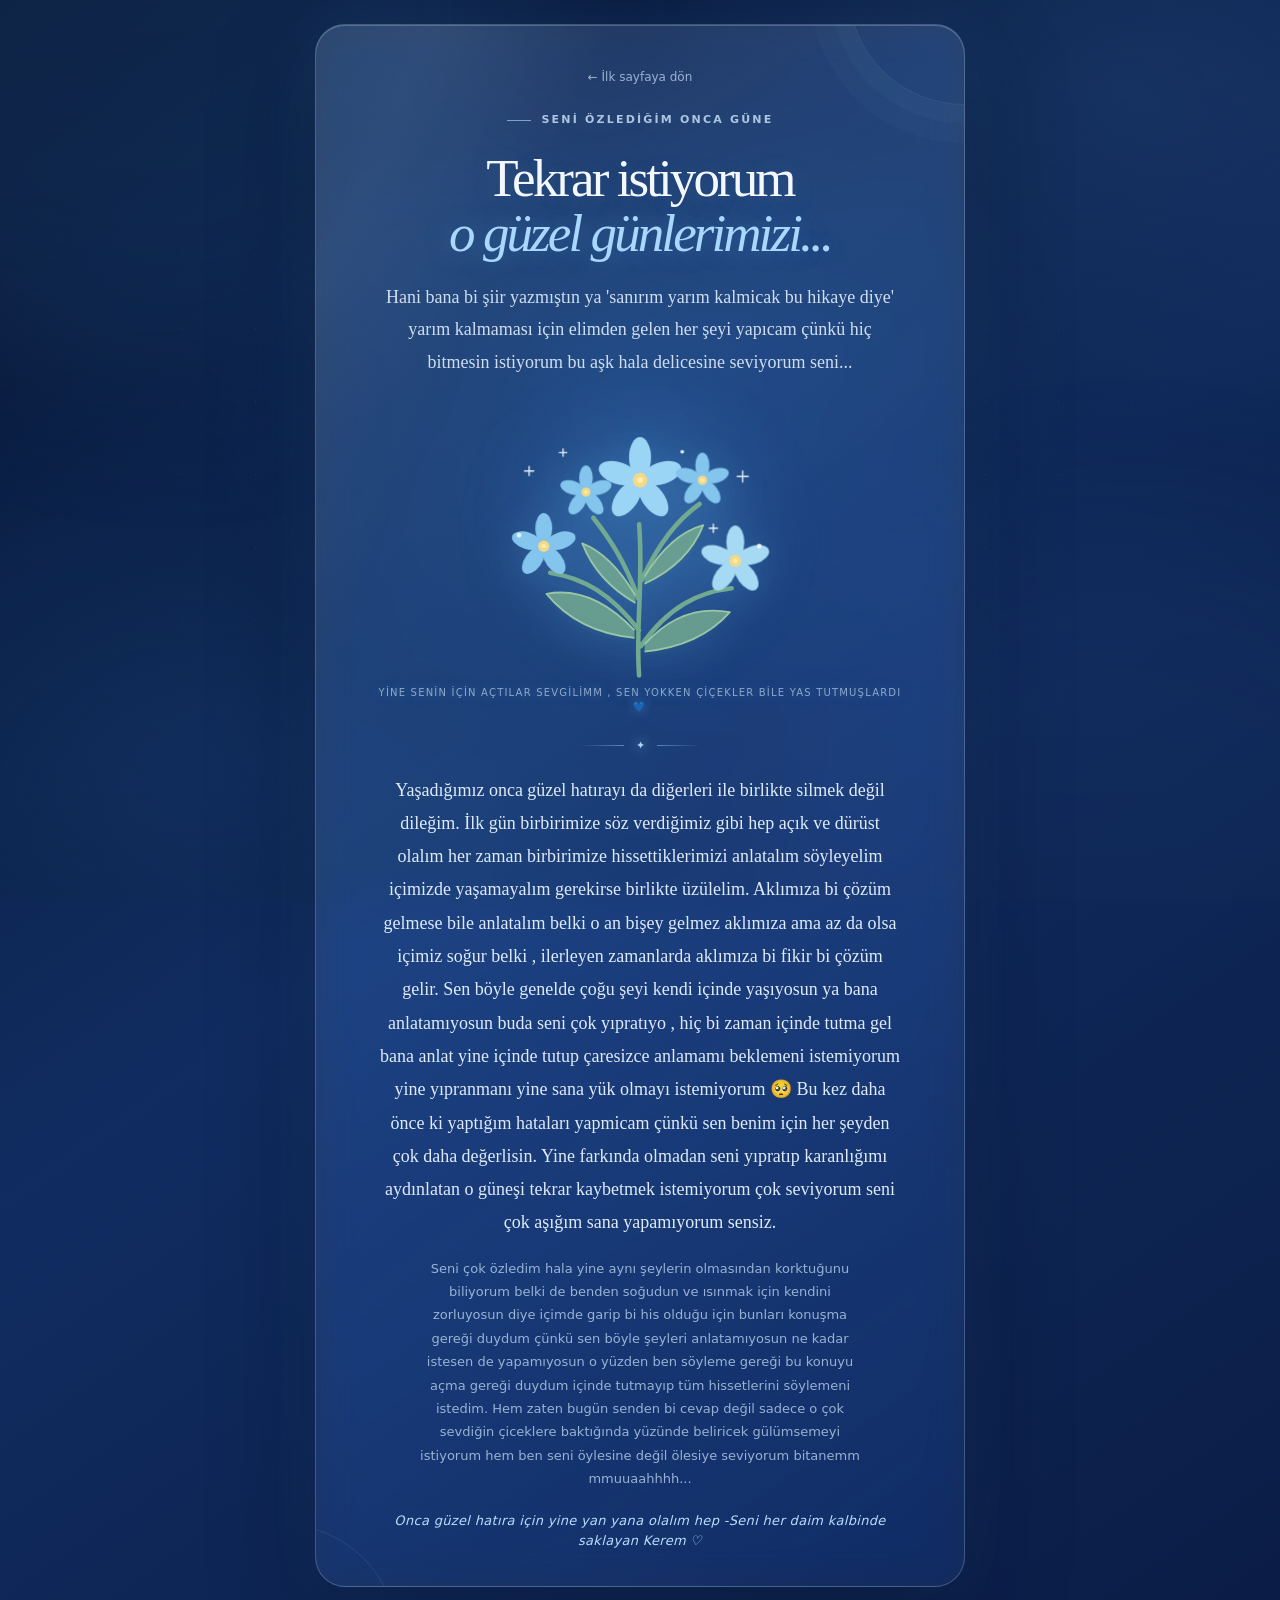
==== commit 2765faac: "Fix typo in flower hint text Updated the text in the flower hint paragraph to correct the phrase." ====
--- a/flower.html
+++ b/flower.html
@@ -108,7 +108,7 @@
           <span class="wind-petal wind-petal-five" aria-hidden="true"></span>
           <span class="wind-petal wind-petal-six" aria-hidden="true"></span>
         </div>
-        <p class="flower-hint">Yine senin için açtılar sevgilimm , sen yokken çiçekler bile yastaydı 💙</p>
+        <p class="flower-hint">Yine senin için açtılar sevgilimm , sen yokken çiçekler bile yas tutmuşlardı 💙</p>
 
         <div class="divider" aria-hidden="true"><span></span><i>✦</i><span></span></div>
 
